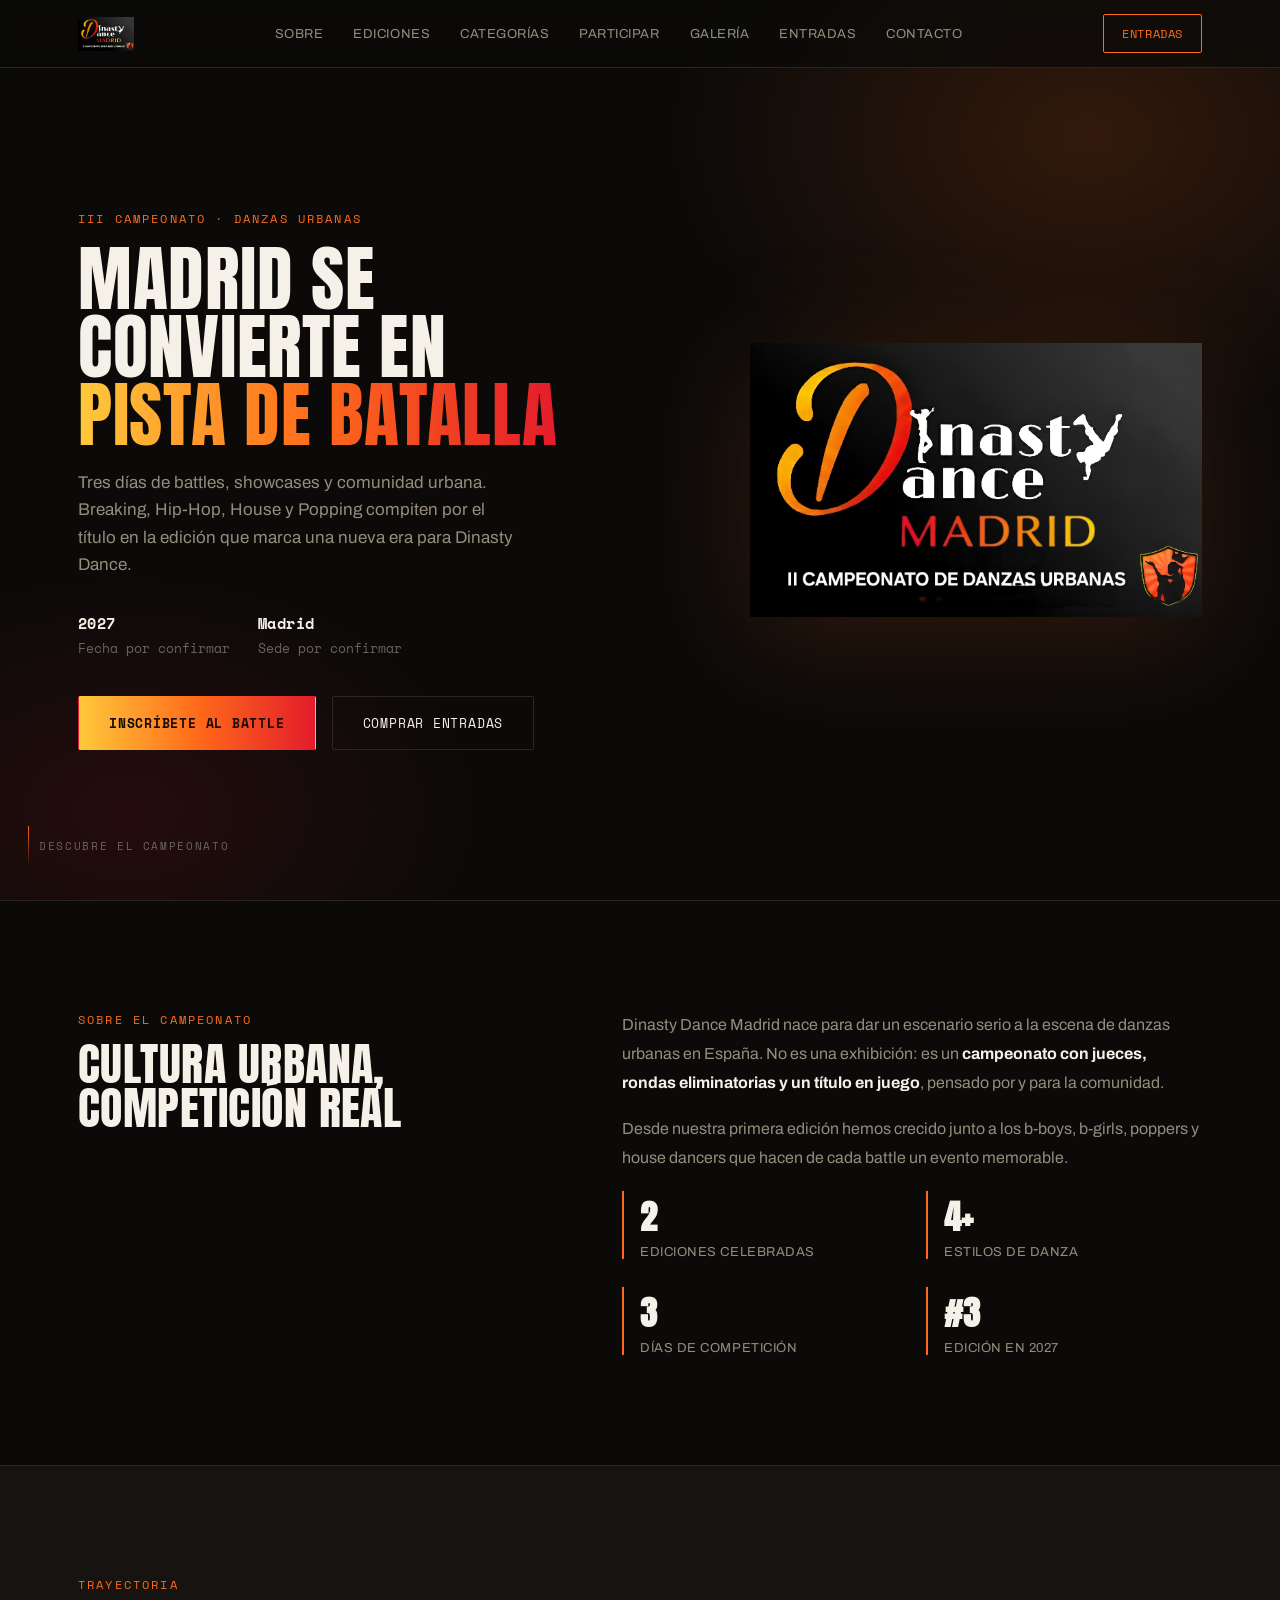
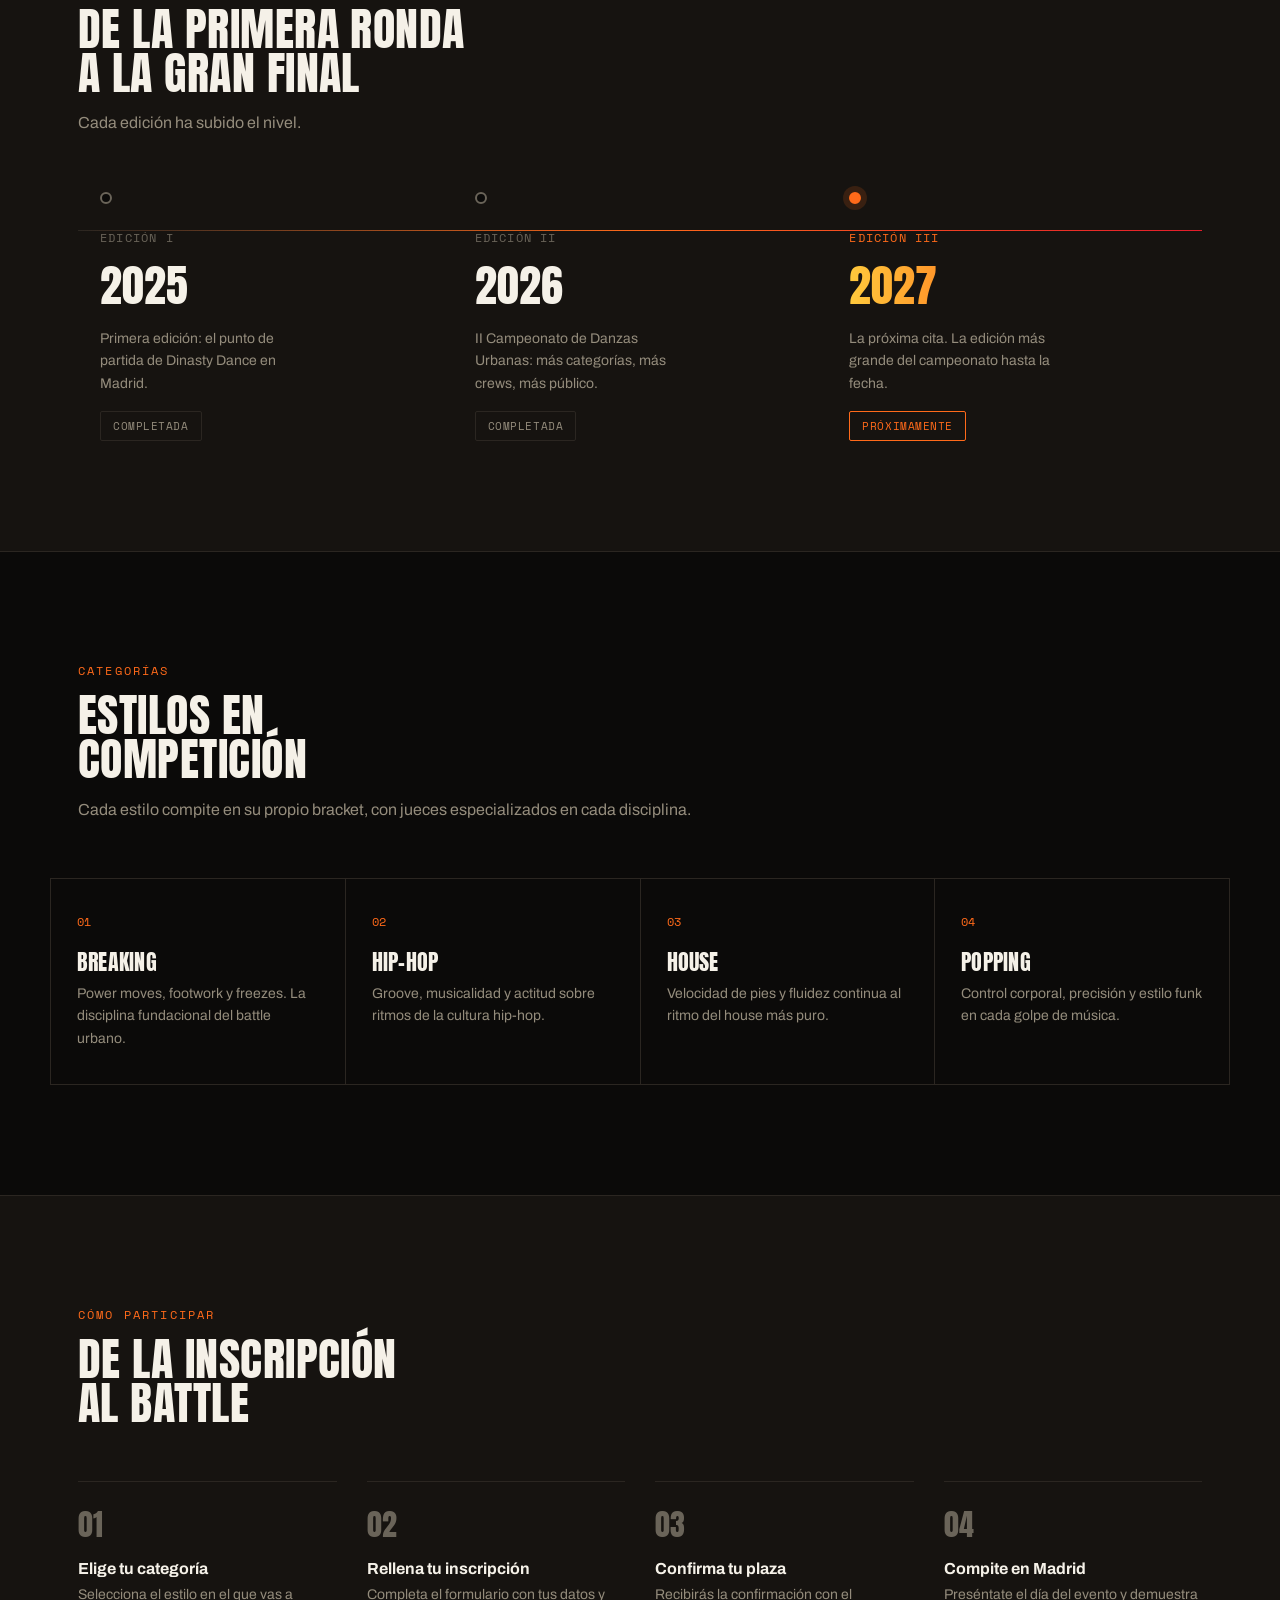
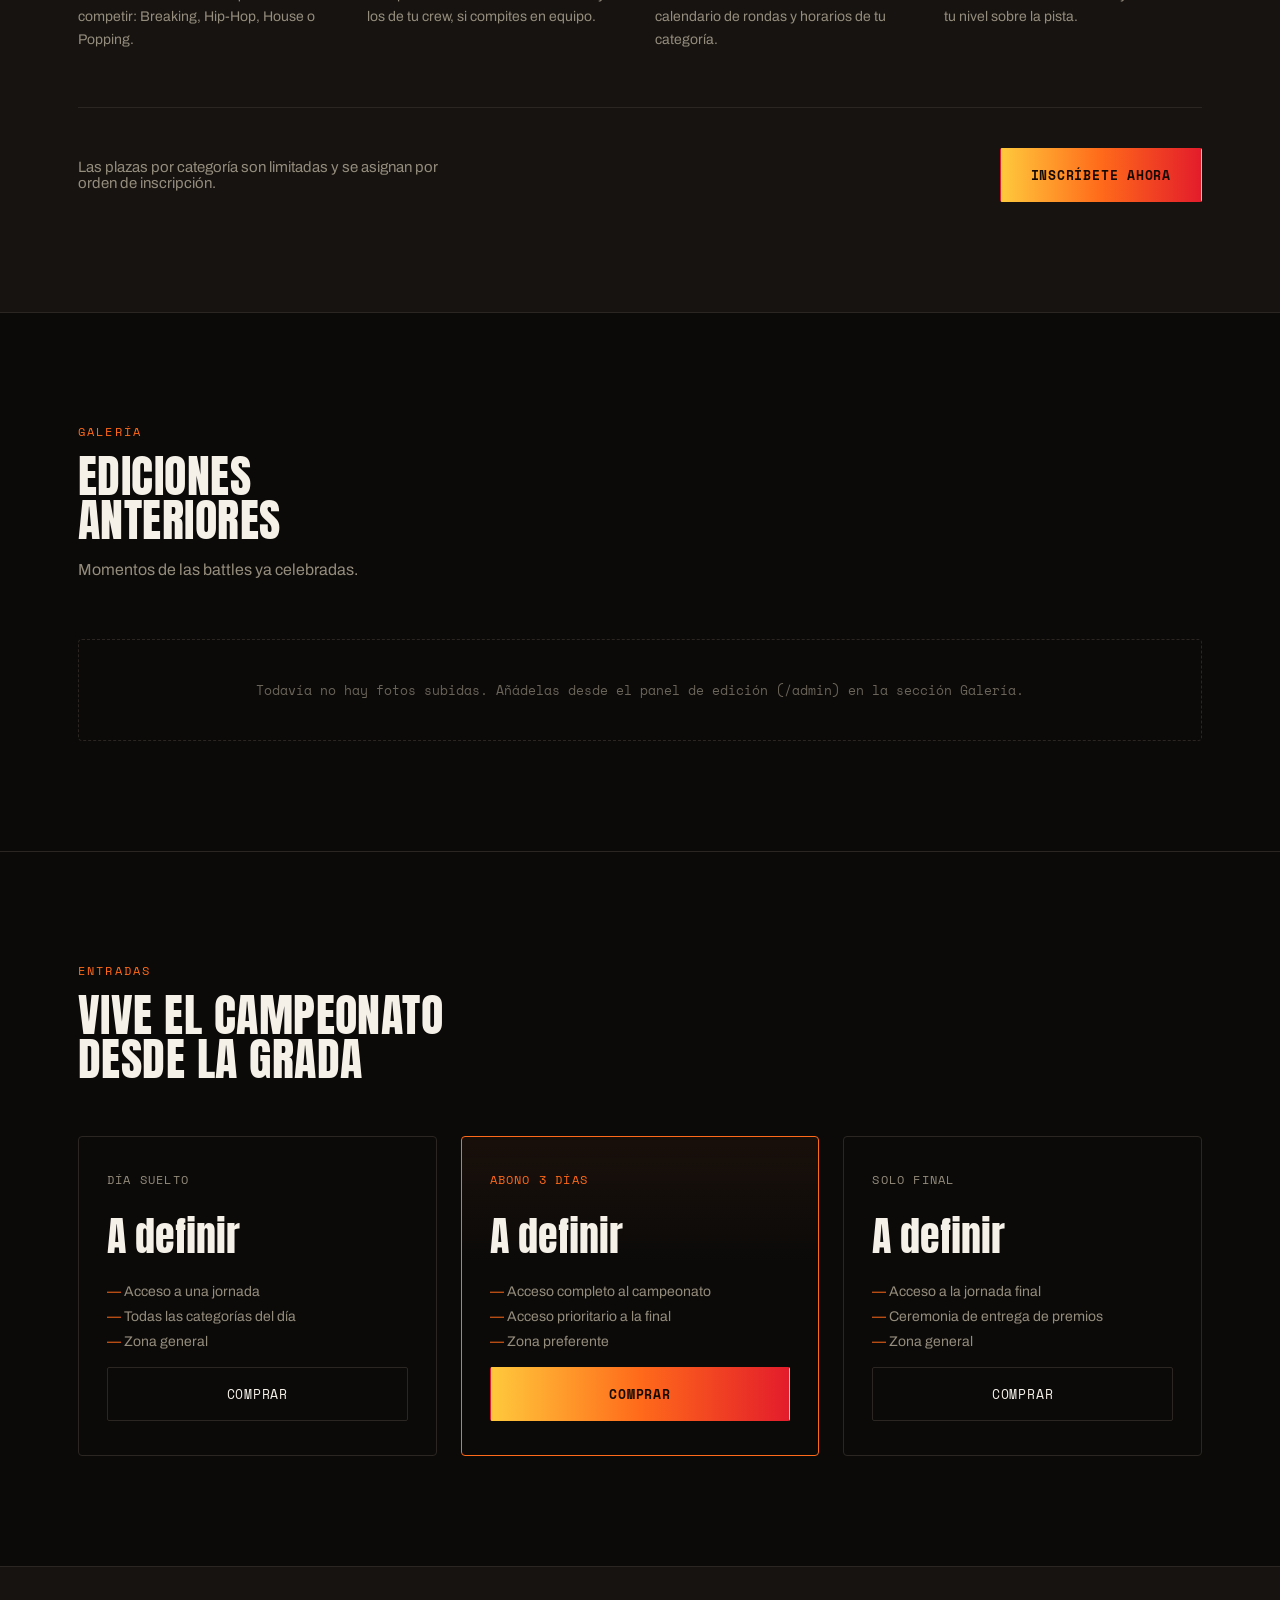
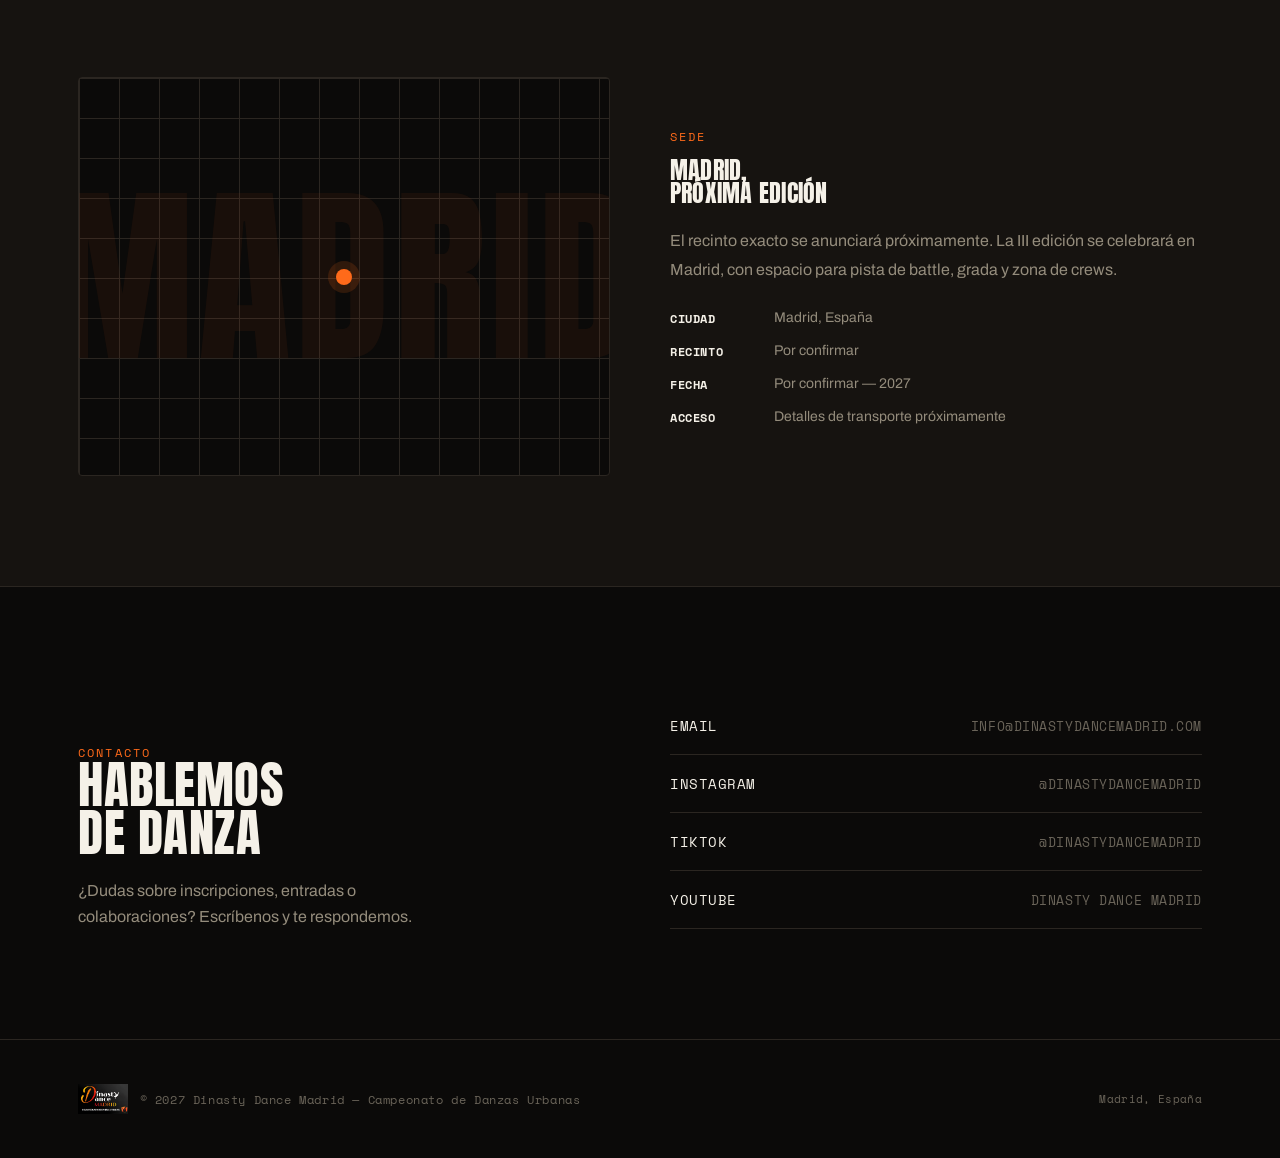
==== index.html @ 42951f31 "Add files via upload" ====
<!DOCTYPE html>
<html lang="es">
<head>
<meta charset="UTF-8">
<meta name="viewport" content="width=device-width, initial-scale=1.0">
<title>DINASTY DANCE MADRID · Campeonato de Danzas Urbanas</title>
<link rel="preconnect" href="https://fonts.googleapis.com">
<link href="https://fonts.googleapis.com/css2?family=Anton&family=Archivo:ital,wght@0,400;0,500;0,600;0,700;0,800;1,500&family=Space+Mono:wght@400;700&display=swap" rel="stylesheet">
<link rel="stylesheet" href="styles.css">
</head>
<body>

<header>
  <nav>
    <a href="#" class="nav-mark">
      <img src="images/logo.png" alt="Dinasty Dance Madrid">
    </a>
    <div class="nav-links">
      <a href="#sobre">Sobre</a>
      <a href="#trayectoria">Ediciones</a>
      <a href="#categorias">Categorías</a>
      <a href="#participar">Participar</a>
      <a href="#galeria">Galería</a>
      <a href="#entradas">Entradas</a>
      <a href="#contacto">Contacto</a>
    </div>
    <a href="#entradas" class="nav-cta">Entradas</a>
  </nav>
</header>

<main>
  <section class="hero">
    <div class="wrap hero-grid">
      <div class="hero-copy">
        <span class="eyebrow" id="hero-eyebrow"></span>
        <h1 class="hero-title" id="hero-title"></h1>
        <p class="hero-sub" id="hero-sub"></p>
        <div class="hero-meta" id="hero-meta"></div>
        <div class="cta-row">
          <a href="#participar" class="btn btn-fire">Inscríbete al battle</a>
          <a href="#entradas" class="btn btn-ghost">Comprar entradas</a>
        </div>
      </div>
      <img class="hero-logo" src="images/logo.png" alt="Logotipo Dinasty Dance Madrid">
    </div>
    <div class="scroll-cue">Descubre el campeonato</div>
  </section>

  <section class="about" id="sobre">
    <div class="wrap about-grid">
      <div class="section-head" style="margin-bottom:0;">
        <span class="eyebrow">Sobre el campeonato</span>
        <h2>Cultura urbana,<br>competición real</h2>
      </div>
      <div class="about-text">
        <p>Dinasty Dance Madrid nace para dar un escenario serio a la escena de danzas urbanas en España. No es una exhibición: es un <strong>campeonato con jueces, rondas eliminatorias y un título en juego</strong>, pensado por y para la comunidad.</p>
        <p>Desde nuestra primera edición hemos crecido junto a los b-boys, b-girls, poppers y house dancers que hacen de cada battle un evento memorable.</p>
        <div class="about-stat-list">
          <div class="stat"><b>2</b><span>Ediciones celebradas</span></div>
          <div class="stat"><b>4+</b><span>Estilos de danza</span></div>
          <div class="stat"><b>3</b><span>Días de competición</span></div>
          <div class="stat" id="about-edicion-actual"><b>#3</b><span>Próxima edición</span></div>
        </div>
      </div>
    </div>
  </section>

  <section class="bracket" id="trayectoria">
    <div class="wrap">
      <div class="section-head">
        <span class="eyebrow">Trayectoria</span>
        <h2>De la primera ronda<br>a la gran final</h2>
        <p>Cada edición ha subido el nivel.</p>
      </div>
      <div class="bracket-track" id="bracket-track"></div>
    </div>
  </section>

  <section class="cats" id="categorias">
    <div class="wrap">
      <div class="section-head">
        <span class="eyebrow">Categorías</span>
        <h2>Estilos en<br>competición</h2>
        <p>Cada estilo compite en su propio bracket, con jueces especializados en cada disciplina.</p>
      </div>
    </div>
    <div class="wrap" style="padding:0;">
      <div class="cats-grid" id="cats-grid"></div>
    </div>
  </section>

  <section class="participar" id="participar">
    <div class="wrap">
      <div class="section-head">
        <span class="eyebrow">Cómo participar</span>
        <h2>De la inscripción<br>al battle</h2>
      </div>
      <div class="steps" id="steps-grid"></div>
      <div class="participar-cta">
        <p id="participar-nota"></p>
        <a href="#" id="participar-btn" class="btn btn-fire">Inscríbete ahora</a>
      </div>
    </div>
  </section>

  <section class="gallery" id="galeria">
    <div class="wrap">
      <div class="section-head">
        <span class="eyebrow">Galería</span>
        <h2>Ediciones<br>anteriores</h2>
        <p>Momentos de las battles ya celebradas.</p>
      </div>
      <div id="gallery-content"></div>
    </div>
  </section>

  <section class="tickets" id="entradas">
    <div class="wrap">
      <div class="section-head">
        <span class="eyebrow">Entradas</span>
        <h2>Vive el campeonato<br>desde la grada</h2>
      </div>
      <div class="tickets-grid" id="tickets-grid"></div>
    </div>
  </section>

  <section class="sede">
    <div class="wrap sede-grid">
      <div class="sede-map"><div class="sede-pin"></div></div>
      <div class="sede-text">
        <span class="eyebrow">Sede</span>
        <h2 style="margin:14px 0 22px;">Madrid,<br>próxima edición</h2>
        <p id="sede-texto"></p>
        <div class="sede-list" id="sede-lista"></div>
      </div>
    </div>
  </section>

  <section class="contact" id="contacto">
    <div class="wrap contact-grid">
      <div>
        <span class="eyebrow">Contacto</span>
        <h2>Hablemos<br>de danza</h2>
        <p>¿Dudas sobre inscripciones, entradas o colaboraciones? Escríbenos y te respondemos.</p>
      </div>
      <div class="social-list" id="social-list"></div>
    </div>
  </section>
</main>

<footer>
  <div class="wrap foot-row">
    <div class="foot-mark">
      <img src="images/logo.png" alt="Dinasty Dance Madrid">
      <span>© <span id="foot-year"></span> Dinasty Dance Madrid — Campeonato de Danzas Urbanas</span>
    </div>
    <span class="legal">Madrid, España</span>
  </div>
</footer>

<script>
async function loadSite(){
  let data;
  try{
    const res = await fetch('content/site.json', {cache:'no-store'});
    data = await res.json();
  }catch(e){
    console.error('No se pudo cargar content/site.json', e);
    return;
  }

  // HERO
  document.getElementById('hero-eyebrow').textContent = data.hero.eyebrow;
  document.getElementById('hero-title').innerHTML =
    `${data.hero.titulo_linea1}<br>${data.hero.titulo_linea2}<br><span class="fire-text">${data.hero.titulo_fuego}</span>`;
  document.getElementById('hero-sub').textContent = data.hero.subtitulo;
  document.getElementById('hero-meta').innerHTML = `
    <div><strong>${data.hero.anio}</strong>${data.hero.fecha}</div>
    <div><strong>Madrid</strong>${data.hero.sede_corta}</div>
  `;
  document.getElementById('about-edicion-actual').innerHTML =
    `<b>#${data.trayectoria.length}</b><span>Edición en ${data.hero.anio}</span>`;

  // TRAYECTORIA
  document.getElementById('bracket-track').innerHTML = data.trayectoria.map(item => `
    <div class="b-node ${item.destacada ? 'is-next' : ''}">
      <div class="b-dot"></div>
      <span class="b-num">${item.numero}</span>
      <div class="b-year">${item.anio}</div>
      <p class="b-desc">${item.descripcion}</p>
      <span class="b-tag">${item.etiqueta}</span>
    </div>
  `).join('');

  // CATEGORIAS
  document.getElementById('cats-grid').innerHTML = data.categorias.map((c, i) => `
    <div class="cat-card">
      <span class="cat-num">0${i+1}</span>
      <h3>${c.nombre}</h3>
      <p>${c.descripcion}</p>
    </div>
  `).join('');

  // PARTICIPAR
  document.getElementById('steps-grid').innerHTML = data.participar_pasos.map((s, i) => `
    <div class="step">
      <span class="step-num">0${i+1}</span>
      <h3>${s.titulo}</h3>
      <p>${s.descripcion}</p>
    </div>
  `).join('');
  document.getElementById('participar-nota').textContent = data.participar_nota;
  document.getElementById('participar-btn').href = data.inscripcion_url || '#';

  // GALERIA
  const galeriaEl = document.getElementById('gallery-content');
  if(data.galeria && data.galeria.length > 0){
    galeriaEl.innerHTML = `<div class="gallery-grid">${data.galeria.map(g => `
      <img src="${g.src}" alt="${g.caption || 'Foto de edición anterior de Dinasty Dance Madrid'}" loading="lazy">
    `).join('')}</div>`;
  } else {
    galeriaEl.innerHTML = `<div class="gallery-empty">Todavía no hay fotos subidas. Añádelas desde el panel de edición (/admin) en la sección Galería.</div>`;
  }

  // ENTRADAS
  document.getElementById('tickets-grid').innerHTML = data.entradas.map(t => `
    <div class="ticket ${t.destacada ? 'is-featured' : ''}">
      <span class="ticket-name">${t.nombre}</span>
      <span class="ticket-price">${t.precio}</span>
      <ul>${t.caracteristicas.map(f => `<li>${f}</li>`).join('')}</ul>
      <a href="${t.url || '#'}" class="btn ${t.destacada ? 'btn-fire' : 'btn-ghost'}">Comprar</a>
    </div>
  `).join('');

  // SEDE
  document.getElementById('sede-texto').textContent = data.sede.texto;
  document.getElementById('sede-lista').innerHTML = `
    <div><b>Ciudad</b><span>${data.sede.ciudad}</span></div>
    <div><b>Recinto</b><span>${data.sede.recinto}</span></div>
    <div><b>Fecha</b><span>${data.sede.fecha}</span></div>
    <div><b>Acceso</b><span>${data.sede.acceso}</span></div>
  `;

  // CONTACTO
  document.getElementById('social-list').innerHTML = `
    <a href="mailto:${data.contacto.email}"><span>Email</span><span>${data.contacto.email}</span></a>
    <a href="#"><span>Instagram</span><span>${data.contacto.instagram}</span></a>
    <a href="#"><span>TikTok</span><span>${data.contacto.tiktok}</span></a>
    <a href="#"><span>YouTube</span><span>${data.contacto.youtube}</span></a>
  `;

  document.getElementById('foot-year').textContent = data.hero.anio;
}
loadSite();
</script>

</body>
</html>
---- styles.css ----
:root{
  --void:#0b0a09;
  --surface:#161310;
  --surface-2:#1f1b16;
  --line:#2b2621;
  --fire-yellow:#ffc93c;
  --fire-orange:#ff6a1a;
  --fire-red:#e31c2b;
  --text:#f5f1e8;
  --muted:#948c7c;
  --muted-2:#6a6459;
  --gradient: linear-gradient(90deg, var(--fire-yellow) 0%, var(--fire-orange) 50%, var(--fire-red) 100%);
}
*{margin:0;padding:0;box-sizing:border-box;}
html{scroll-behavior:smooth;}
body{background:var(--void); color:var(--text); font-family:'Archivo', sans-serif; -webkit-font-smoothing:antialiased; overflow-x:hidden;}
@media (prefers-reduced-motion: reduce){*{animation-duration:0.01ms !important; animation-iteration-count:1 !important; transition-duration:0.01ms !important; scroll-behavior:auto !important;}}
a{color:inherit; text-decoration:none;}
img{display:block; max-width:100%;}
:focus-visible{outline:2px solid var(--fire-orange); outline-offset:3px;}
.wrap{max-width:1180px; margin:0 auto; padding:0 28px;}
.eyebrow{font-family:'Space Mono', monospace; font-size:12px; letter-spacing:0.18em; text-transform:uppercase; color:var(--fire-orange);}
h1,h2,h3{font-family:'Anton', sans-serif; font-weight:400; letter-spacing:0.01em; text-transform:uppercase; line-height:0.95;}
.fire-text{background:var(--gradient); -webkit-background-clip:text; background-clip:text; color:transparent;}
header{position:fixed; top:0; left:0; right:0; z-index:100; background:rgba(11,10,9,0.72); backdrop-filter:blur(10px); border-bottom:1px solid var(--line);}
nav{display:flex; align-items:center; justify-content:space-between; padding:14px 28px; max-width:1180px; margin:0 auto;}
.nav-mark{display:flex; align-items:center; gap:10px;}
.nav-mark img{height:34px; width:auto;}
.nav-links{display:flex; gap:30px; font-size:13px; letter-spacing:0.04em; text-transform:uppercase;}
.nav-links a{color:var(--muted); transition:color .2s ease;}
.nav-links a:hover{color:var(--text);}
.nav-cta{font-family:'Space Mono'; font-size:12px; letter-spacing:0.05em; text-transform:uppercase; padding:10px 18px; border:1px solid var(--fire-orange); border-radius:2px; color:var(--fire-orange); transition:all .2s ease;}
.nav-cta:hover{background:var(--fire-orange); color:var(--void);}
.hero{position:relative; min-height:100vh; display:flex; flex-direction:column; justify-content:center; padding:140px 0 80px; overflow:hidden;}
.hero::before{content:""; position:absolute; inset:0; background:radial-gradient(ellipse 700px 500px at 85% 15%, rgba(255,106,26,0.16), transparent 60%), radial-gradient(ellipse 600px 400px at 10% 90%, rgba(227,28,43,0.12), transparent 60%); pointer-events:none;}
.hero-grid{position:relative; z-index:1; display:grid; grid-template-columns:1.15fr 0.85fr; gap:60px; align-items:center;}
.hero-logo{width:100%; max-width:560px; filter:drop-shadow(0 20px 60px rgba(255,106,26,0.15));}
.hero-copy .eyebrow{margin-bottom:18px; display:block;}
.hero-title{font-size:clamp(40px, 5.6vw, 74px); margin-bottom:20px;}
.hero-sub{font-family:'Archivo'; font-size:17px; color:var(--muted); max-width:44ch; line-height:1.6; margin-bottom:34px;}
.hero-meta{display:flex; gap:28px; margin-bottom:38px; flex-wrap:wrap;}
.hero-meta div{font-family:'Space Mono'; font-size:13px; color:var(--muted-2);}
.hero-meta strong{display:block; font-family:'Space Mono'; font-size:15px; color:var(--text); margin-bottom:4px; letter-spacing:0.03em;}
.cta-row{display:flex; gap:16px; flex-wrap:wrap;}
.btn{display:inline-flex; align-items:center; justify-content:center; padding:16px 30px; font-family:'Space Mono'; font-size:13px; letter-spacing:0.06em; text-transform:uppercase; border-radius:2px; transition:all .25s ease; cursor:pointer; border:1px solid transparent;}
.btn-fire{background:var(--gradient); color:#160a05; font-weight:700;}
.btn-fire:hover{transform:translateY(-2px); box-shadow:0 12px 30px rgba(255,106,26,0.3);}
.btn-ghost{border-color:var(--line); color:var(--text);}
.btn-ghost:hover{border-color:var(--fire-orange); color:var(--fire-orange);}
.scroll-cue{position:absolute; bottom:34px; left:28px; display:flex; align-items:center; gap:10px; font-family:'Space Mono'; font-size:11px; letter-spacing:0.15em; text-transform:uppercase; color:var(--muted-2);}
.scroll-cue::before{content:""; width:1px; height:40px; background:linear-gradient(var(--fire-orange), transparent);}
section{padding:110px 0;}
.section-head{margin-bottom:56px; max-width:640px;}
.section-head .eyebrow{margin-bottom:14px; display:block;}
.section-head h2{font-size:clamp(30px,3.6vw,46px);}
.section-head p{color:var(--muted); font-size:16px; margin-top:16px; line-height:1.6;}
.about{border-top:1px solid var(--line);}
.about-grid{display:grid; grid-template-columns:0.9fr 1.1fr; gap:70px; align-items:start;}
.about-stat-list{display:grid; grid-template-columns:1fr 1fr; gap:28px; margin-top:10px;}
.stat{border-left:2px solid var(--fire-orange); padding-left:16px;}
.stat b{font-family:'Anton'; font-size:34px; display:block;}
.stat span{font-size:13px; color:var(--muted); text-transform:uppercase; letter-spacing:0.04em;}
.about-text p{color:var(--muted); line-height:1.8; font-size:16px; margin-bottom:18px;}
.about-text p strong{color:var(--text);}
.bracket{border-top:1px solid var(--line); background:var(--surface);}
.bracket-track{display:grid; grid-template-columns:repeat(3, 1fr); gap:0; position:relative; margin-top:20px;}
.bracket-track::before{content:""; position:absolute; top:38px; left:0; right:0; height:1px; background:linear-gradient(90deg, var(--line) 0%, var(--fire-orange) 50%, var(--fire-red) 100%);}
.b-node{position:relative; padding:0 22px;}
.b-dot{width:12px; height:12px; border-radius:50%; background:var(--void); border:2px solid var(--muted-2); margin-bottom:24px; position:relative; z-index:2;}
.b-node.is-next .b-dot{border-color:var(--fire-orange); background:var(--fire-orange); box-shadow:0 0 0 6px rgba(255,106,26,0.15);}
.b-num{font-family:'Space Mono'; font-size:12px; color:var(--muted-2); letter-spacing:0.1em;}
.b-node.is-next .b-num{color:var(--fire-orange);}
.b-year{font-family:'Anton'; font-size:44px; margin:6px 0 10px;}
.b-node.is-next .b-year{background:var(--gradient); -webkit-background-clip:text; background-clip:text; color:transparent;}
.b-desc{color:var(--muted); font-size:14px; line-height:1.6; max-width:26ch;}
.b-tag{display:inline-block; margin-top:16px; font-family:'Space Mono'; font-size:11px; padding:6px 12px; border:1px solid var(--line); border-radius:2px; color:var(--muted); letter-spacing:0.05em; text-transform:uppercase;}
.b-node.is-next .b-tag{border-color:var(--fire-orange); color:var(--fire-orange);}
.cats{border-top:1px solid var(--line);}
.cats-grid{display:grid; grid-template-columns:repeat(4, 1fr); gap:1px; background:var(--line); border:1px solid var(--line);}
.cat-card{background:var(--void); padding:34px 26px; transition:background .25s ease;}
.cat-card:hover{background:var(--surface-2);}
.cat-num{font-family:'Space Mono'; font-size:12px; color:var(--fire-orange); margin-bottom:22px; display:block;}
.cat-card h3{font-size:22px; margin-bottom:10px;}
.cat-card p{color:var(--muted); font-size:14px; line-height:1.6;}
.participar{border-top:1px solid var(--line); background:var(--surface);}
.steps{display:grid; grid-template-columns:repeat(4,1fr); gap:30px; margin-top:10px;}
.step{position:relative; padding-top:20px; border-top:1px solid var(--line);}
.step-num{font-family:'Anton'; font-size:30px; color:var(--muted-2); display:block; margin-bottom:14px;}
.step h3{font-family:'Archivo'; font-weight:700; font-size:16px; text-transform:none; margin-bottom:8px; letter-spacing:0;}
.step p{color:var(--muted); font-size:14px; line-height:1.6;}
.participar-cta{margin-top:56px; display:flex; align-items:center; justify-content:space-between; gap:24px; flex-wrap:wrap; padding-top:40px; border-top:1px solid var(--line);}
.participar-cta p{color:var(--muted); font-size:15px; max-width:44ch;}
.tickets{border-top:1px solid var(--line);}
.tickets-grid{display:grid; grid-template-columns:repeat(3,1fr); gap:24px; margin-top:10px;}
.ticket{border:1px solid var(--line); border-radius:4px; padding:34px 28px; display:flex; flex-direction:column; gap:18px; transition:border-color .25s ease, transform .25s ease;}
.ticket:hover{transform:translateY(-4px);}
.ticket.is-featured{border-color:var(--fire-orange); background:linear-gradient(180deg, rgba(255,106,26,0.06), transparent 40%);}
.ticket-name{font-family:'Space Mono'; font-size:12px; letter-spacing:0.1em; text-transform:uppercase; color:var(--muted);}
.ticket.is-featured .ticket-name{color:var(--fire-orange);}
.ticket-price{font-family:'Anton'; font-size:40px;}
.ticket ul{list-style:none; display:flex; flex-direction:column; gap:10px; color:var(--muted); font-size:14px;}
.ticket li::before{content:"— "; color:var(--fire-orange);}
.ticket .btn{margin-top:auto;}
.sede{border-top:1px solid var(--line); background:var(--surface);}
.sede-grid{display:grid; grid-template-columns:1fr 1fr; gap:60px; align-items:center;}
.sede-map{aspect-ratio:4/3; border:1px solid var(--line); border-radius:4px; position:relative; overflow:hidden; background:linear-gradient(var(--line) 1px, transparent 1px) 0 0/40px 40px, linear-gradient(90deg, var(--line) 1px, transparent 1px) 0 0/40px 40px, var(--void);}
.sede-map::after{content:"MADRID"; position:absolute; inset:0; display:flex; align-items:center; justify-content:center; font-family:'Anton'; font-size:15vw; color:rgba(255,106,26,0.06); letter-spacing:0.02em; pointer-events:none;}
.sede-pin{position:absolute; top:50%; left:50%; transform:translate(-50%,-50%); width:16px; height:16px; border-radius:50%; background:var(--fire-orange); z-index:2; box-shadow:0 0 0 8px rgba(255,106,26,0.15);}
.sede-text p{color:var(--muted); line-height:1.8; font-size:16px; margin-bottom:26px;}
.sede-list{display:flex; flex-direction:column; gap:16px;}
.sede-list div{display:flex; gap:14px; font-size:14px; color:var(--muted);}
.sede-list b{color:var(--text); min-width:90px; font-family:'Space Mono'; font-size:12px; text-transform:uppercase; letter-spacing:0.05em;}
.gallery{border-top:1px solid var(--line);}
.gallery-grid{display:grid; grid-template-columns:repeat(3, 1fr); gap:16px; margin-top:10px;}
.gallery-grid img{width:100%; height:260px; object-fit:cover; border-radius:4px; border:1px solid var(--line);}
.gallery-empty{color:var(--muted-2); font-family:'Space Mono'; font-size:13px; border:1px dashed var(--line); border-radius:4px; padding:40px; text-align:center;}
.contact{border-top:1px solid var(--line);}
.contact-grid{display:grid; grid-template-columns:1fr 1fr; gap:60px; align-items:end;}
.contact h2{font-size:clamp(32px,4vw,52px); margin-bottom:20px;}
.contact p{color:var(--muted); font-size:16px; max-width:40ch; line-height:1.6;}
.social-list{display:flex; flex-direction:column; gap:0;}
.social-list a{display:flex; justify-content:space-between; align-items:center; padding:18px 0; border-bottom:1px solid var(--line); font-family:'Space Mono'; font-size:14px; letter-spacing:0.04em; text-transform:uppercase; color:var(--text); transition:color .2s ease;}
.social-list a span:last-child{color:var(--muted-2); font-size:13px;}
.social-list a:hover{color:var(--fire-orange);}
footer{border-top:1px solid var(--line); padding:44px 0;}
.foot-row{display:flex; justify-content:space-between; align-items:center; flex-wrap:wrap; gap:20px;}
.foot-mark{display:flex; align-items:center; gap:12px;}
.foot-mark img{height:30px; width:auto;}
.foot-mark span{font-family:'Space Mono'; font-size:12px; color:var(--muted-2); letter-spacing:0.05em;}
footer .legal{font-family:'Space Mono'; font-size:11px; color:var(--muted-2); letter-spacing:0.03em;}
@media (max-width: 900px){
  .nav-links{display:none;}
  .hero-grid{grid-template-columns:1fr; gap:40px;}
  .hero{padding-top:120px;}
  .hero-logo{max-width:340px; margin:0 auto;}
  .about-grid{grid-template-columns:1fr; gap:40px;}
  .bracket-track{grid-template-columns:1fr; gap:40px;}
  .bracket-track::before{display:none;}
  .cats-grid{grid-template-columns:1fr 1fr;}
  .steps{grid-template-columns:1fr 1fr; gap:34px;}
  .tickets-grid{grid-template-columns:1fr;}
  .sede-grid{grid-template-columns:1fr; gap:36px;}
  .contact-grid{grid-template-columns:1fr; gap:36px;}
  .gallery-grid{grid-template-columns:1fr 1fr;}
  section{padding:76px 0;}
}
@media (max-width: 560px){
  .cats-grid{grid-template-columns:1fr;}
  .steps{grid-template-columns:1fr;}
  .about-stat-list{grid-template-columns:1fr 1fr;}
  .participar-cta{flex-direction:column; align-items:flex-start;}
  .gallery-grid{grid-template-columns:1fr;}
}
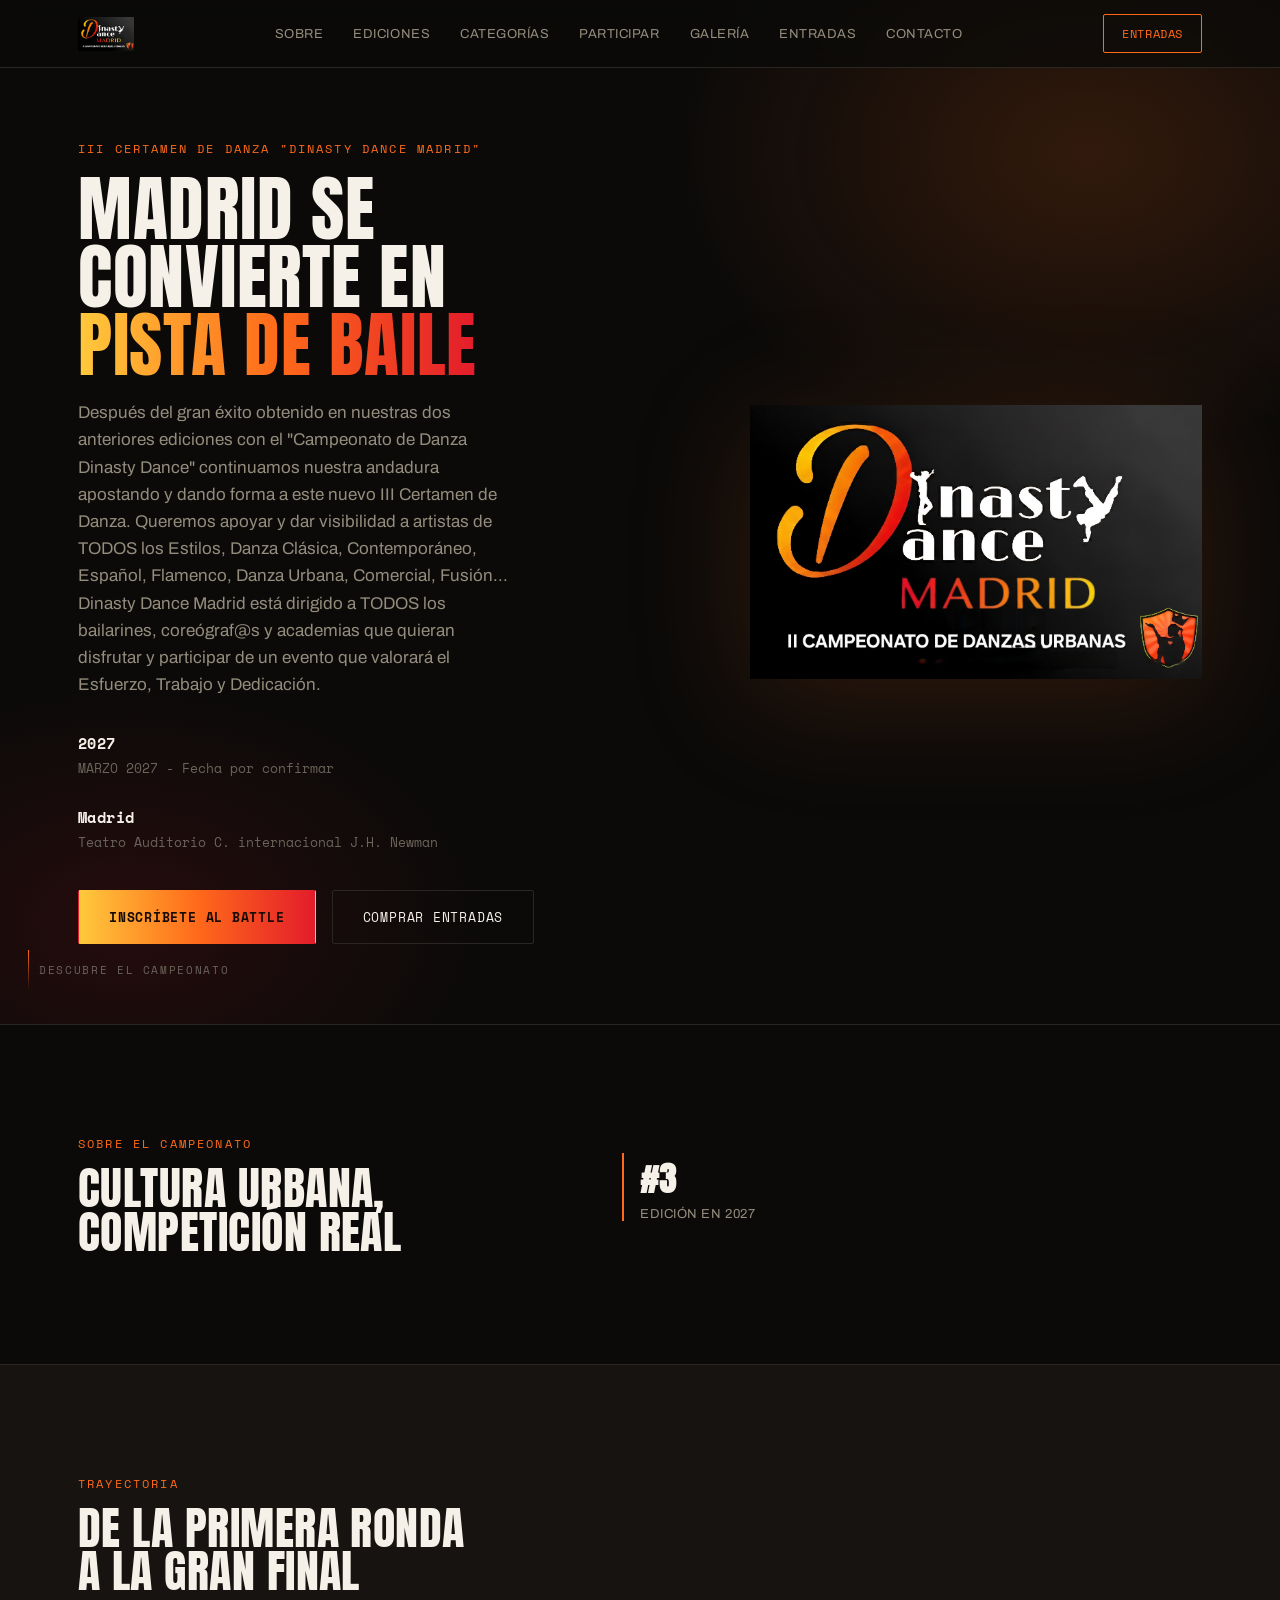
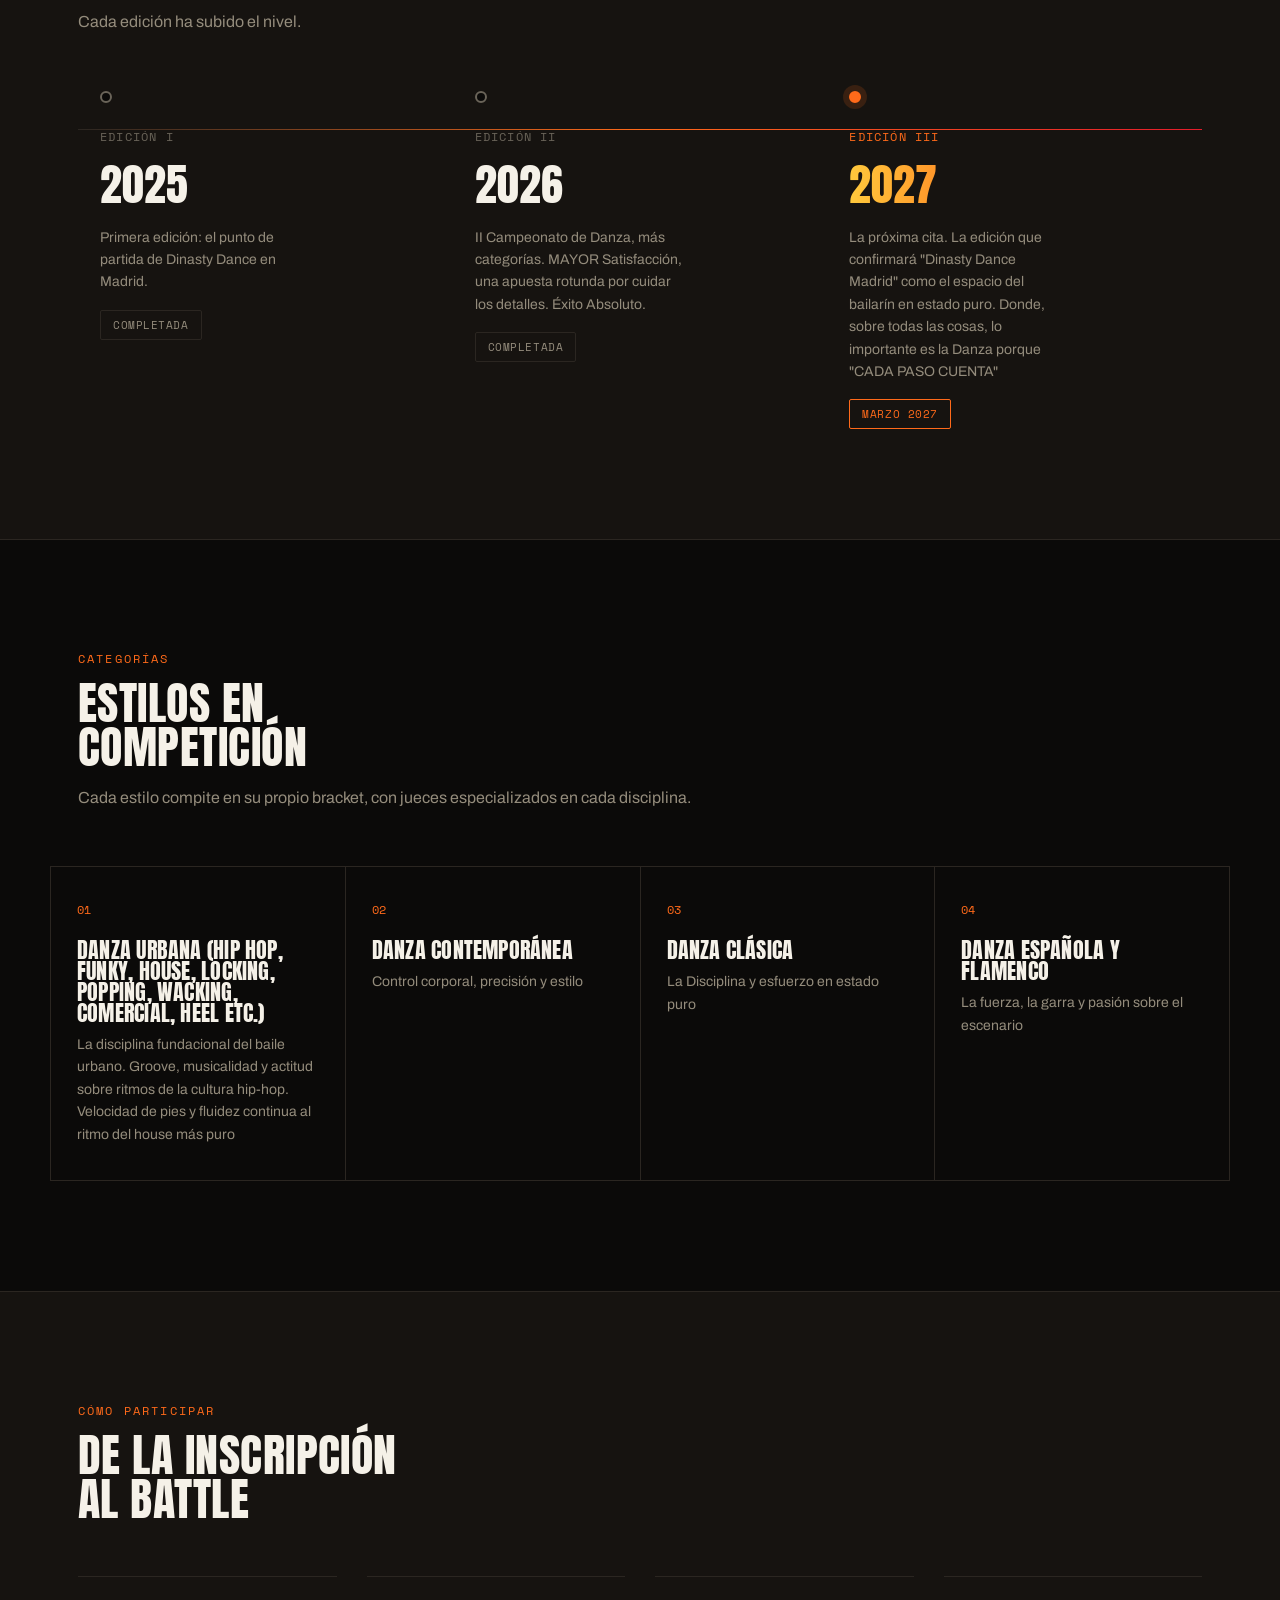
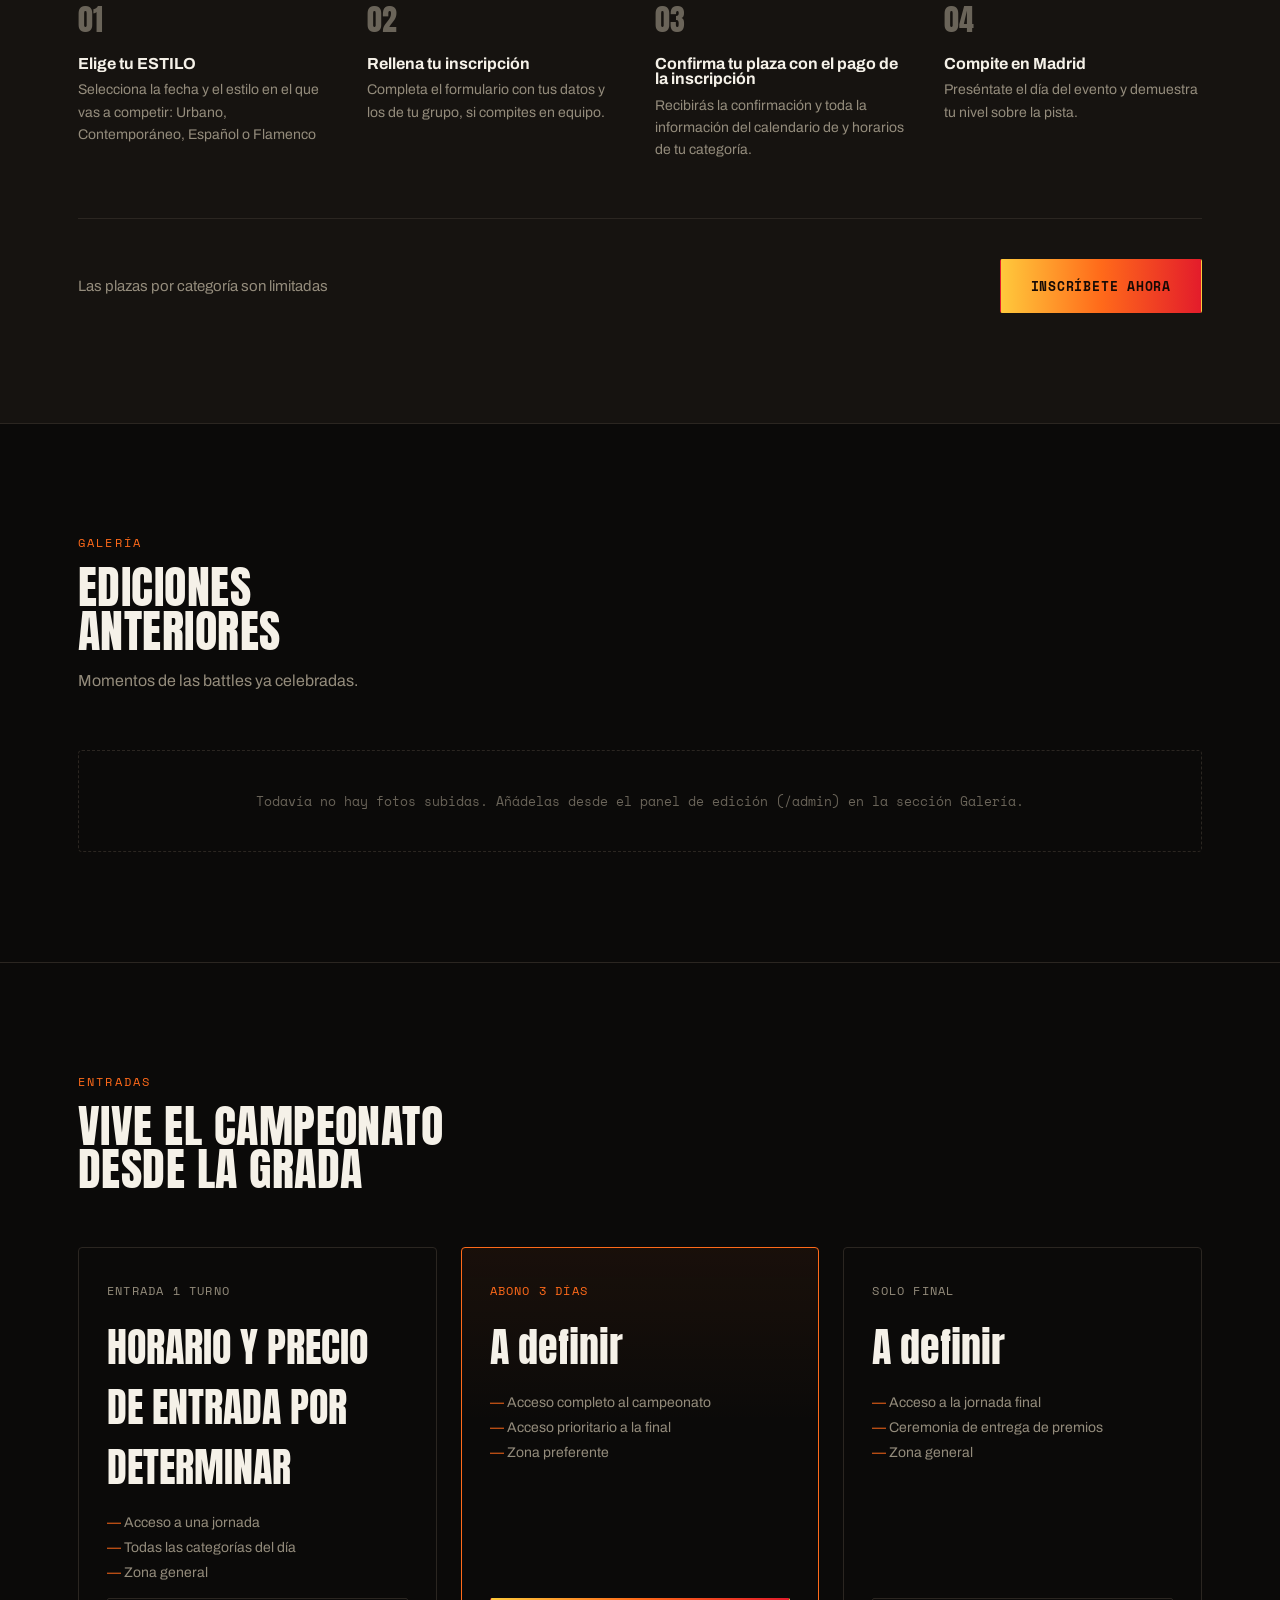
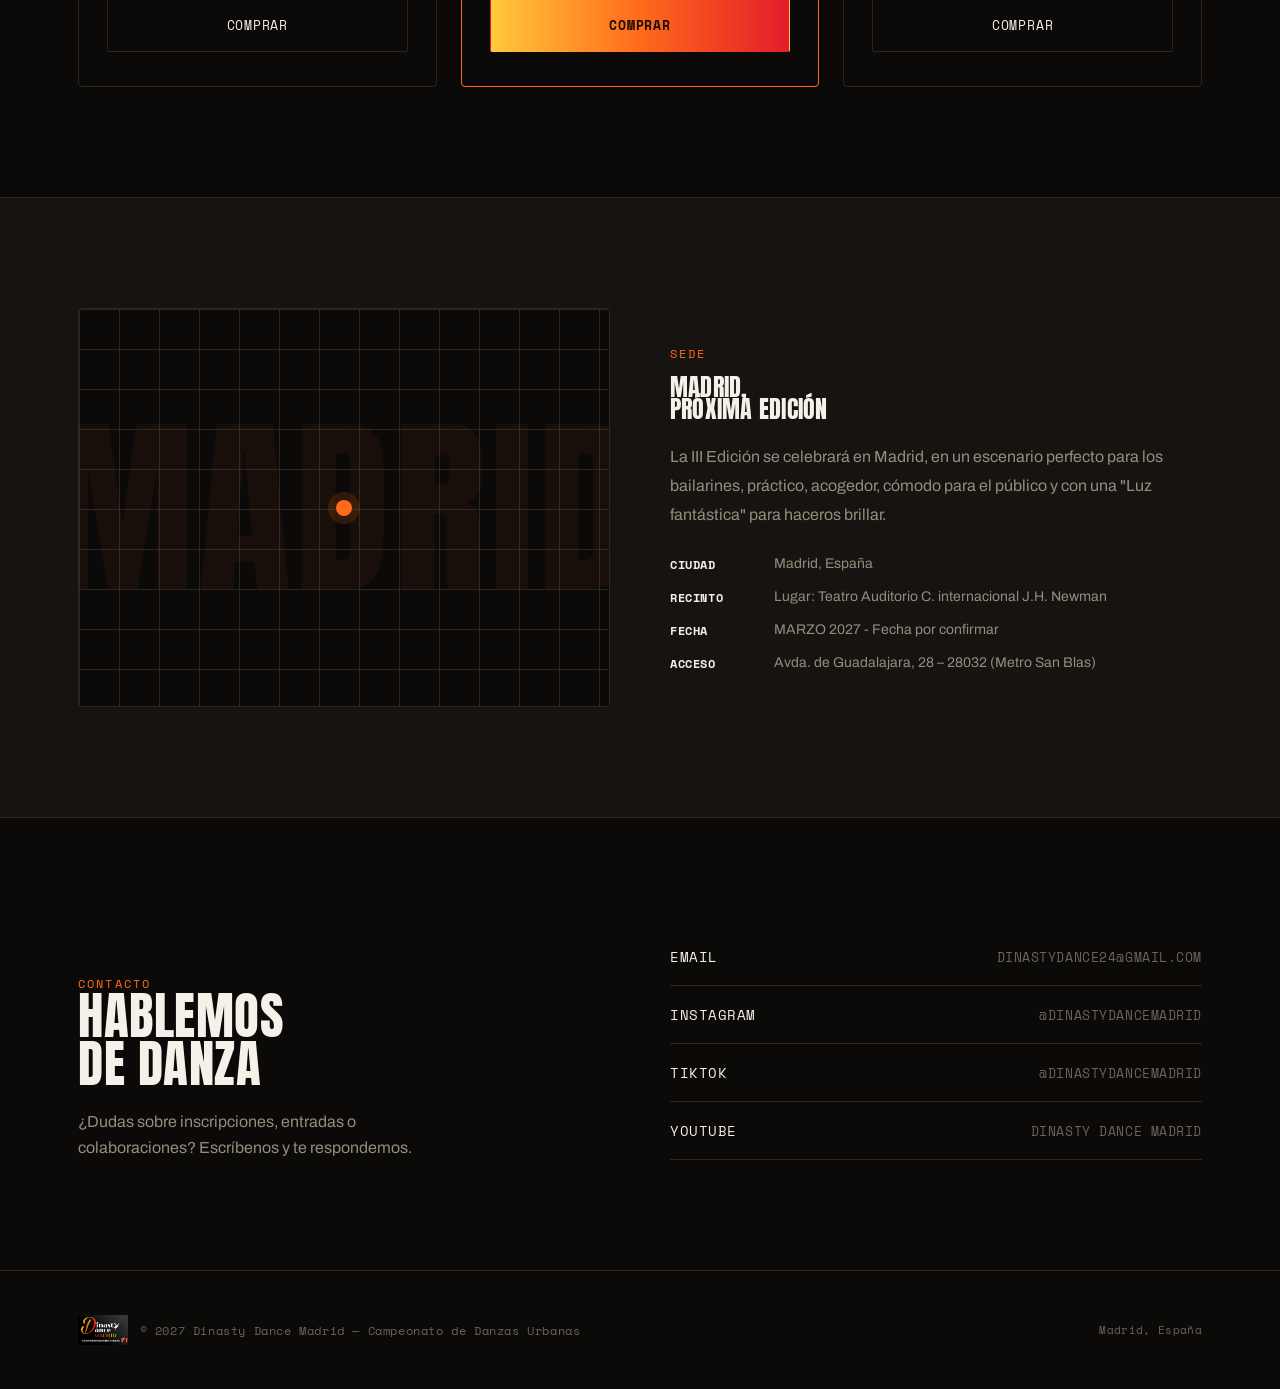
==== commit 2f42a3b0: "Update logo elements and improve accessibility" ====
--- a/index.html
+++ b/index.html
@@ -13,7 +13,7 @@
 <header>
   <nav>
     <a href="#" class="nav-mark">
-      <img src="images/logo.png" alt="Dinasty Dance Madrid">
+      <img src="images/logo.png" alt="Dinasty Dance Madrid" id="nav-logo">
     </a>
     <div class="nav-links">
       <a href="#sobre">Sobre</a>
@@ -41,7 +41,7 @@
           <a href="#entradas" class="btn btn-ghost">Comprar entradas</a>
         </div>
       </div>
-      <img class="hero-logo" src="images/logo.png" alt="Logotipo Dinasty Dance Madrid">
+      <img class="hero-logo" src="images/logo.png" alt="Logotipo Dinasty Dance Madrid" id="hero-logo-img">
     </div>
     <div class="scroll-cue">Descubre el campeonato</div>
   </section>
@@ -49,16 +49,13 @@
   <section class="about" id="sobre">
     <div class="wrap about-grid">
       <div class="section-head" style="margin-bottom:0;">
-        <span class="eyebrow">Sobre el campeonato</span>
-        <h2>Cultura urbana,<br>competición real</h2>
+        <span class="eyebrow" id="sobre-eyebrow">Sobre el campeonato</span>
+        <h2 id="sobre-titulo">Cultura urbana,<br>competición real</h2>
       </div>
       <div class="about-text">
-        <p>Dinasty Dance Madrid nace para dar un escenario serio a la escena de danzas urbanas en España. No es una exhibición: es un <strong>campeonato con jueces, rondas eliminatorias y un título en juego</strong>, pensado por y para la comunidad.</p>
-        <p>Desde nuestra primera edición hemos crecido junto a los b-boys, b-girls, poppers y house dancers que hacen de cada battle un evento memorable.</p>
-        <div class="about-stat-list">
-          <div class="stat"><b>2</b><span>Ediciones celebradas</span></div>
-          <div class="stat"><b>4+</b><span>Estilos de danza</span></div>
-          <div class="stat"><b>3</b><span>Días de competición</span></div>
+        <p id="sobre-parrafo1"></p>
+        <p id="sobre-parrafo2"></p>
+        <div class="about-stat-list" id="sobre-stats">
           <div class="stat" id="about-edicion-actual"><b>#3</b><span>Próxima edición</span></div>
         </div>
       </div>
@@ -151,7 +148,7 @@
 <footer>
   <div class="wrap foot-row">
     <div class="foot-mark">
-      <img src="images/logo.png" alt="Dinasty Dance Madrid">
+      <img src="images/logo.png" alt="Dinasty Dance Madrid" id="foot-logo">
       <span>© <span id="foot-year"></span> Dinasty Dance Madrid — Campeonato de Danzas Urbanas</span>
     </div>
     <span class="legal">Madrid, España</span>
@@ -181,6 +178,26 @@
   document.getElementById('about-edicion-actual').innerHTML =
     `<b>#${data.trayectoria.length}</b><span>Edición en ${data.hero.anio}</span>`;
 
+  // LOGO (menú, portada, pie)
+  const logoSrc = (data.hero.logo_src) || 'images/logo.png';
+  ['nav-logo', 'hero-logo-img', 'foot-logo'].forEach(id => {
+    const el = document.getElementById(id);
+    if (el) el.src = logoSrc;
+  });
+
+  // SOBRE EL CAMPEONATO
+  const negrita = (txt) => (txt || '').replace(/\*\*(.+?)\*\*/g, '<strong>$1</strong>');
+  if (data.sobre) {
+    document.getElementById('sobre-eyebrow').textContent = data.sobre.eyebrow;
+    document.getElementById('sobre-titulo').innerHTML = `${data.sobre.titulo_linea1}<br>${data.sobre.titulo_linea2}`;
+    document.getElementById('sobre-parrafo1').innerHTML = negrita(data.sobre.parrafo1);
+    document.getElementById('sobre-parrafo2').innerHTML = negrita(data.sobre.parrafo2);
+    const statsHtml = (data.sobre.estadisticas || []).map(s => `
+      <div class="stat"><b>${s.numero}</b><span>${s.etiqueta}</span></div>
+    `).join('');
+    document.getElementById('sobre-stats').insertAdjacentHTML('afterbegin', statsHtml);
+  }
+
   // TRAYECTORIA
   document.getElementById('bracket-track').innerHTML = data.trayectoria.map(item => `
     <div class="b-node ${item.destacada ? 'is-next' : ''}">
